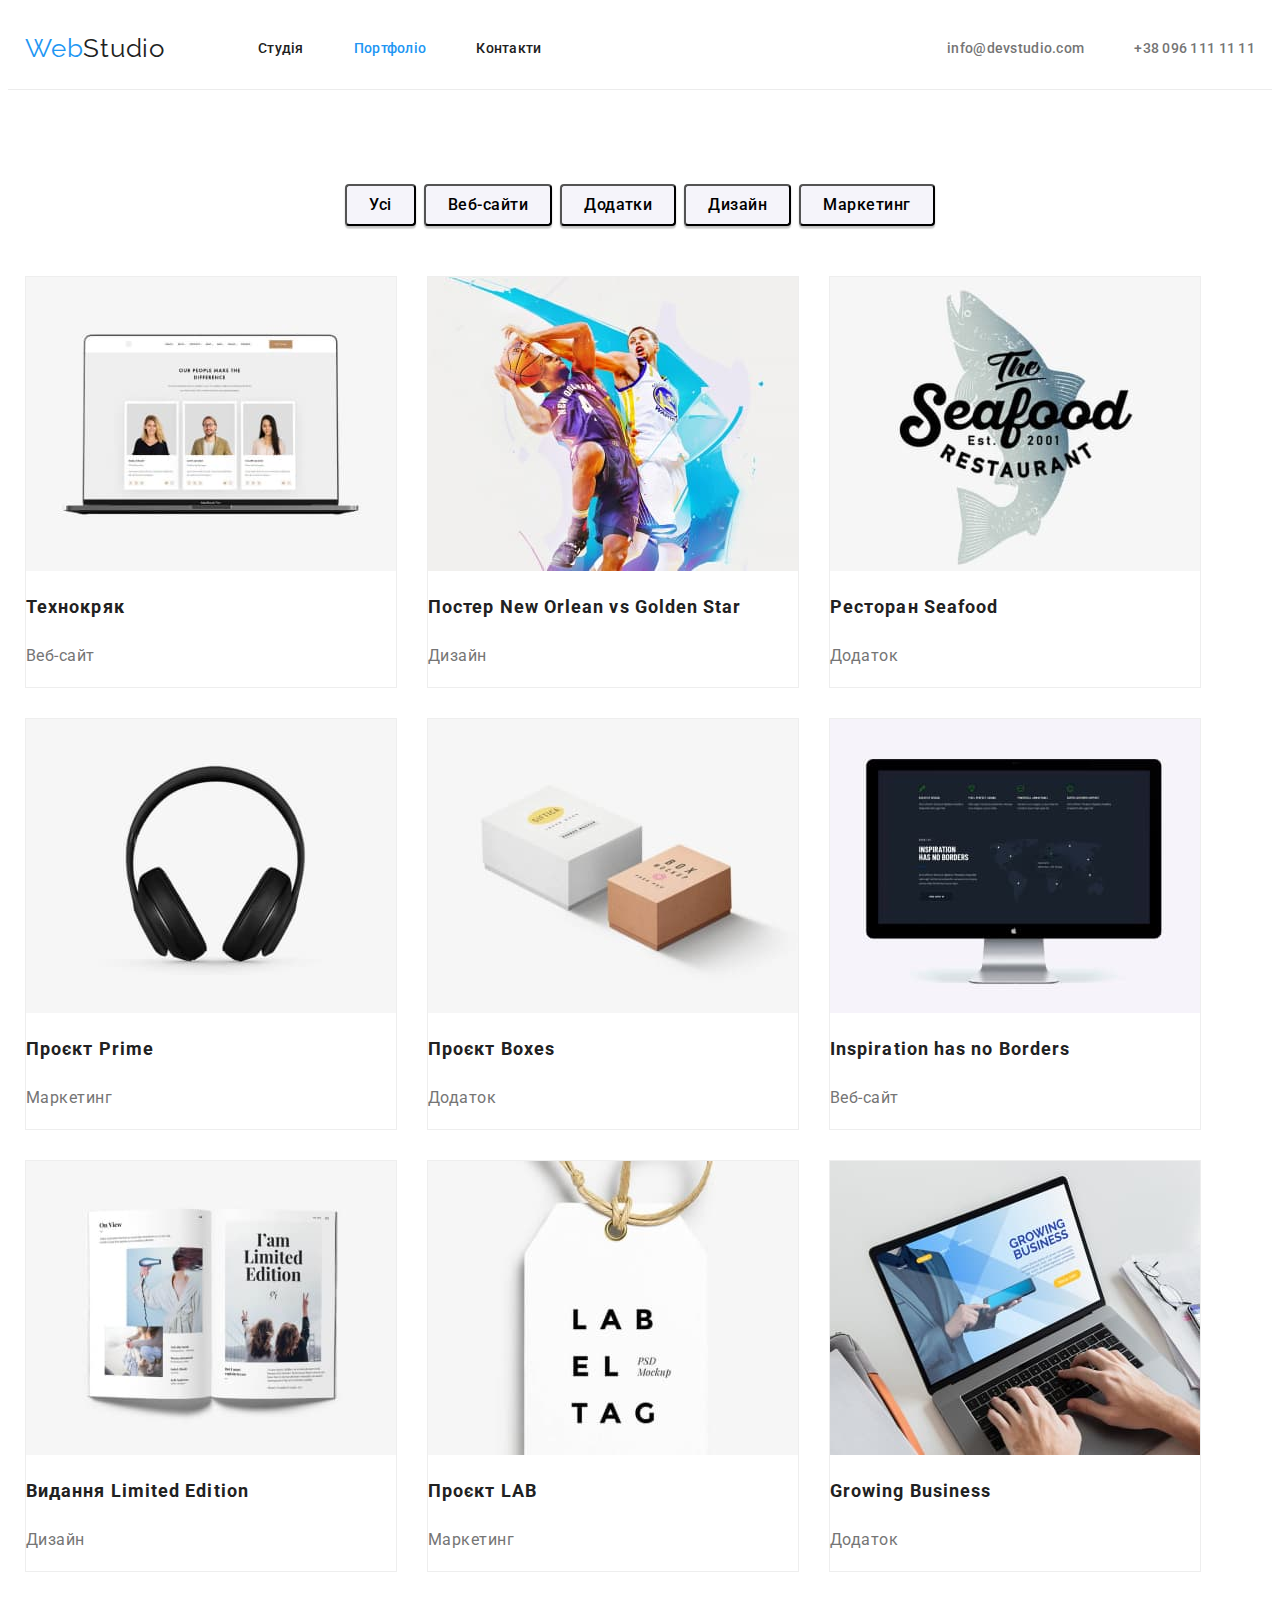
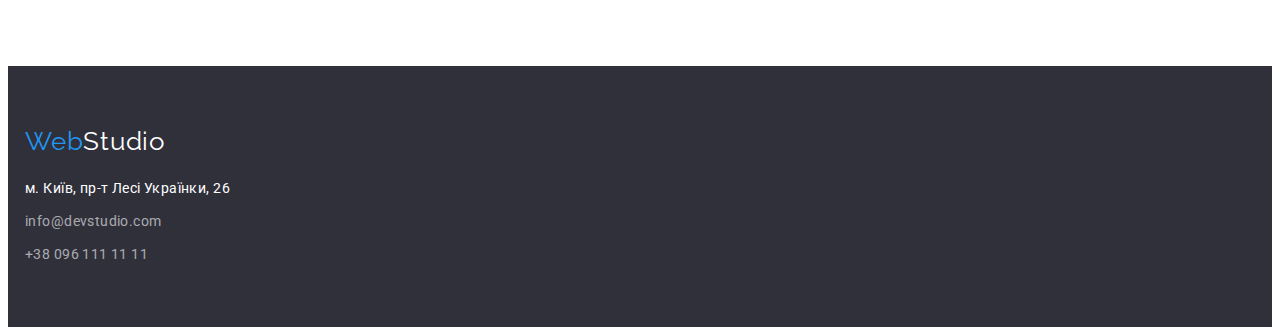
==== portfolio.html @ af470e8b "created hw" ====
<!DOCTYPE html>
<html lang="uk">
  <head>
    <meta charset="UTF-8" />
    <meta http-equiv="X-UA-Compatible" content="IE=edge" />
    <meta name="viewport" content="width=device-width, initial-scale=1.0" />
    <title>Портфоліо</title>
    <link
      rel="https://cdn.jsdelivr.net/npm/modern-normalize@1.1.0/modern-normalize.min.css"
      href=""
    />
    <link rel="stylesheet" href="./css/styles.css" />
    <link rel="preconnect" href="https://fonts.googleapis.com" />
    <link rel="preconnect" href="https://fonts.gstatic.com" crossorigin />
    <link
      href="https://fonts.googleapis.com/css2?family=Raleway:wght@700&family=Roboto:wght@500;700&display=swap"
      rel="stylesheet"
    />
  </head>
  <body>
    <header class="header">
      <nav class="main-nav container-header">
        <a href="" class="logo"><span class="logo-accent">Web</span>Studio</a>

        <ul class="list site-nav">
          <li><a href="./index.html" class="navigation">Студія</a></li>
          <li>
            <a href="./portfolio.html" class="navigation current">Портфоліо</a>
          </li>
          <li><a href="" class="navigation">Контакти</a></li>
        </ul>

        <ul class="list contacts-nav">
          <li>
            <a href="mailto:info@devstudio.com" class="contacts"
              >info@devstudio.com</a
            >
          </li>
          <li>
            <a href="tel:+380961111111" class="contacts">+38 096 111 11 11</a>
          </li>
        </ul>
      </nav>
    </header>
    <main>
      <section class="section container">
        <h1 class="visually-hidden">Портфоліо</h1>
        <ul class="list button-flex">
          <li><button type="button" class="secondary-button">Усі</button></li>
          <li>
            <button type="button" class="secondary-button">Веб-сайти</button>
          </li>
          <li>
            <button type="button" class="secondary-button">Додатки</button>
          </li>
          <li>
            <button type="button" class="secondary-button">Дизайн</button>
          </li>
          <li>
            <button type="button" class="secondary-button">Маркетинг</button>
          </li>
        </ul>
        <ul class="list flex-container">
          <li class="flex-element">
            <img src="./images/img7.jpg" alt="ноутбук" width="370" />
            <h2 class="list-title">Технокряк</h2>
            <p class="list-text">Веб-сайт</p>
          </li>
          <li class="flex-element">
            <img src="./images/img8.jpg" alt="баскетбол" width="370" />
            <h2 class="list-title">Постер New Orlean vs Golden Star</h2>
            <p class="list-text">Дизайн</p>
          </li>
          <li class="flex-element">
            <img src="./images/img9.jpg" alt="лого ресторану" width="370" />
            <h2 class="list-title">Ресторан Seafood</h2>
            <p class="list-text">Додаток</p>
          </li>
          <li class="flex-element">
            <img src="./images/img10.jpg" alt="навушники" width="370" />
            <h2 class="list-title">Проєкт Prime</h2>
            <p class="list-text">Маркетинг</p>
          </li>
          <li class="flex-element">
            <img src="./images/img11.jpg" alt="коробочки" width="370" />
            <h2 class="list-title">Проєкт Boxes</h2>
            <p class="list-text">Додаток</p>
          </li>
          <li class="flex-element">
            <img src="./images/img12.jpg" alt="аймак" width="370" />
            <h2 class="list-title">Inspiration has no Borders</h2>
            <p class="list-text">Веб-сайт</p>
          </li>
          <li class="flex-element">
            <img src="./images/img13.jpg" alt="журнал" width="370" />
            <h2 class="list-title">Видання Limited Edition</h2>
            <p class="list-text">Дизайн</p>
          </li>
          <li class="flex-element">
            <img src="./images/img14.jpg" alt="тег" width="370" />
            <h2 class="list-title">Проєкт LAB</h2>
            <p class="list-text">Маркетинг</p>
          </li>
          <li class="flex-element">
            <img
              src="./images/img15.jpg"
              alt="праця за ноутбуком"
              width="370"
            />
            <h2 class="list-title">Growing Business</h2>
            <p class="list-text">Додаток</p>
          </li>
        </ul>
      </section>
    </main>
    <footer class="footer">
      <div class="container-footer">
        <a href="" class="logo secondary"
          ><span class="logo-accent">Web</span>Studio</a
        >
        <address>
          <ul class="list">
            <li class="adress footer-adress-f">
              м. Київ, пр-т Лесі Українки, 26
            </li>
            <li class="footer-adress">
              <a href="mailto:info@devstudio.com" class="footer-contacts"
                >info@devstudio.com</a
              >
            </li>
            <li class="footer-adress">
              <a href="tel:+380961111111" class="footer-contacts"
                >+38 096 111 11 11</a
              >
            </li>
          </ul>
        </address>
      </div>
    </footer>
  </body>
</html>
---- css/styles.css ----
:root {
  --main-color: #212121;
  --bg-color: #f5f5f5;
  --accent-color: #2196f3;
  --secondary-color: #757575;
  --white-color: #ffffff;
}

body {
  font-family: Roboto, sans-serif;
  color: var(--main-color);
  font-size: 14px;
}

.container {
  width: 1230px;
  margin: auto;
  padding-left: 15px;
  padding-right: 15px;
  padding-bottom: 94px;
  padding-top: 94px;
}
.container-work {
  width: 1230px;
  margin: auto;
  padding-left: 15px;
  padding-right: 15px;
  padding-bottom: 94px;
}
.container-header {
  width: 1230px;
  padding-left: 15px;
  padding-right: 15px;
  padding-left: 15px;
  padding-right: 15px;
  margin: auto;
}
.list {
  list-style: none;
  margin: 0%;
}

.main-nav {
  display: flex;
  align-items: center;
  justify-items: start;
}

.header {
  background-color: var(--white-color);
  border-bottom: 1px solid #ececec;
}

.logo {
  font-family: "Raleway", sans-serif;
  font-size: 26px;
  line-height: 1.19;
  letter-spacing: 0.03em;
  color: var(--main-color);
  text-decoration: none;
}

.logo.secondary {
  display: block;
  color: var(--white-color);
  margin-bottom: 20px;
  margin-top: 0;
}

.logo-accent {
  color: var(--accent-color);
  padding-top: 24px;
  padding-bottom: 25px;
}
ul {
  margin: 0;
  padding: 0;
}

.site-nav {
  display: flex;
  margin-left: 93px;
}

.site-nav li:not(:last-child) {
  margin-right: 50px;
}

.contacts-nav {
  display: flex;
  margin-left: auto;
  padding-top: 32px;
  padding-bottom: 32px;
}

.contacts-nav li:not(:last-child) {
  margin-right: 50px;
}

.visually-hidden {
  position: absolute;
  width: 1px;
  height: 1px;
  margin: -1px;
  border: 0;
  padding: 0;
  white-space: nowrap;
  clip-path: inset(100%);
  clip: rect(0 0 0 0);
  overflow: hidden;
}

.navigation {
  font-weight: 500;
  line-height: 1.14;
  letter-spacing: 0.02em;
  text-decoration: none;

  color: var(--main-color);
}

.navigation.current {
  color: var(--accent-color);
}

.navigation:hover,
.navigation:focus {
  color: var(--accent-color);
}

.contacts {
  font-weight: 500;
  line-height: 1.14;
  letter-spacing: 0.02em;
  text-decoration: none;

  color: var(--secondary-color);
}

.contacts:hover,
.contacts:focus {
  color: var(--accent-color);
}
.hero {
  background-color: #2f303a;
}

.hero-title {
  font-weight: 900;
  font-size: 44px;
  line-height: 1.36;
  text-align: center;
  letter-spacing: 0.06em;
  text-transform: uppercase;
  color: var(--white-color);
  margin-bottom: 30px;
  margin-top: 0;
  margin-left: auto;
  margin-right: auto;
  width: 696px;
}

.button {
  display: block;
  font-family: inherit;
  font-weight: 700;
  font-size: 16px;
  line-height: 1.88;
  padding: 10px 32px;
  letter-spacing: 0.06em;
  cursor: pointer;
  margin: auto;

  color: var(--white-color);
  background-color: var(--accent-color);
  box-shadow: 0px 4px 4px rgba(0, 0, 0, 0.15);
  border-radius: 4px;
}

.button:hover {
  background: #188ce8;
}
.secondary-button {
  font-style: normal;
  font-weight: 500;
  font-size: 16px;
  line-height: 1.63;
  letter-spacing: 0.03em;
  font-family: inherit;
  cursor: pointer;
  box-shadow: 0px 3px 1px rgba(0, 0, 0, 0.1), 0px 1px 2px rgba(0, 0, 0, 0.08),
    0px 2px 2px rgba(0, 0, 0, 0.12);
  border-radius: 4px;
  padding: 6px 22px;

  background-color: #f5f4fa;
}

.button-flex {
  display: flex;
  justify-content: center;
  margin-bottom: 50px;
}

.button-flex li:not(:last-child) {
  margin-right: 8px;
}

.secondary-button:hover,
.secondary-button:focus {
  color: var(--white-color);
  background-color: var(--accent-color);
}

.advantage-flex {
  display: flex;
  justify-content: space-evenly;
}

.advantage-flex li:not(:last-child) {
  margin-right: 30px;
}

.advantage-title {
  font-weight: 700;
  font-size: 14px;
  line-height: 1.14;
  letter-spacing: 0.03em;
  text-transform: uppercase;
  margin-top: 0;
  margin-bottom: 10px;
}

.advantage-text {
  font-weight: 400;
  line-height: 1.71;
  letter-spacing: 0.03em;
  margin: 0;

  color: var(--secondary-color);
}

.advantage,
.work {
  background-color: var(--white-color);
}

.work-flex {
  display: flex;
}

.work-flex li:not(:last-child) {
  margin-right: 30px;
}

.team-group {
  background-color: #f5f4fa;
}

.team {
  background: #ffffff;
  box-shadow: 0px 1px 3px rgba(0, 0, 0, 0.12), 0px 1px 1px rgba(0, 0, 0, 0.14),
    0px 2px 1px rgba(0, 0, 0, 0.2);
  border-radius: 0px 0px 4px 4px;
}

.team-flex {
  display: flex;
}

.team-flex li:not(:last-child) {
  margin-right: 30px;
}

.team-flex li {
}

.work-title,
.team-title {
  font-weight: 700;
  font-size: 36px;
  line-height: 1.7;
  text-align: center;
  letter-spacing: 0.03em;
  margin-top: 0;
  margin-bottom: 50px;
}

.team-member {
  font-weight: 500;
  font-size: 16px;
  line-height: 1.19;
  letter-spacing: 0.03em;
  margin-top: 30px;
  margin-bottom: 10px;
  text-align: center;
}

.team-profession {
  font-weight: 400;
  font-size: 16px;
  line-height: 1.19;
  letter-spacing: 0.03em;
  margin-top: 0;
  margin-bottom: 30px;
  text-align: center;

  color: var(--secondary-color);
}

.flex-container {
  display: flex;
  flex-wrap: wrap;
  margin-left: auto;
  margin-right: auto;
}

.flex-element {
  width: 370px;
  background: #ffffff;
  border: 1px solid #eeeeee;
  margin-bottom: 30px;
}

.flex-element:not(:nth-child(3n)) {
  margin-right: 30px;
}

.flex-element:nth-last-child(-n + 3) {
  margin-bottom: 0;
}

.list-title {
  font-weight: 700;
  font-size: 18px;
  line-height: 2;
  letter-spacing: 0.06em;
}

.list-text {
  font-size: 16px;
  line-height: 1.88;
  letter-spacing: 0.03em;

  color: var(--secondary-color);
}

.container-footer {
  padding-top: 60px;
  padding-bottom: 60px;
  padding-left: 15px;
  padding-right: 15px;
  width: 1230px;
  margin: auto;
}

.footer {
  background-color: #2f303a;
}

.footer-adress-f {
  margin-bottom: 9px;
  display: block;
}

.footer-adress:not(:last-child) {
  margin-bottom: 9px;
  display: block;
}

.adress {
  font-style: normal;
  line-height: 1.71;
  letter-spacing: 0.03em;

  color: var(--white-color);
}

.footer-contacts {
  font-style: normal;
  line-height: 1.71;
  letter-spacing: 0.03em;
  text-decoration: none;

  color: rgba(255, 255, 255, 0.6);
}

.footer-contacts:hover,
.footer-contacts:focus {
  color: var(--accent-color);
}
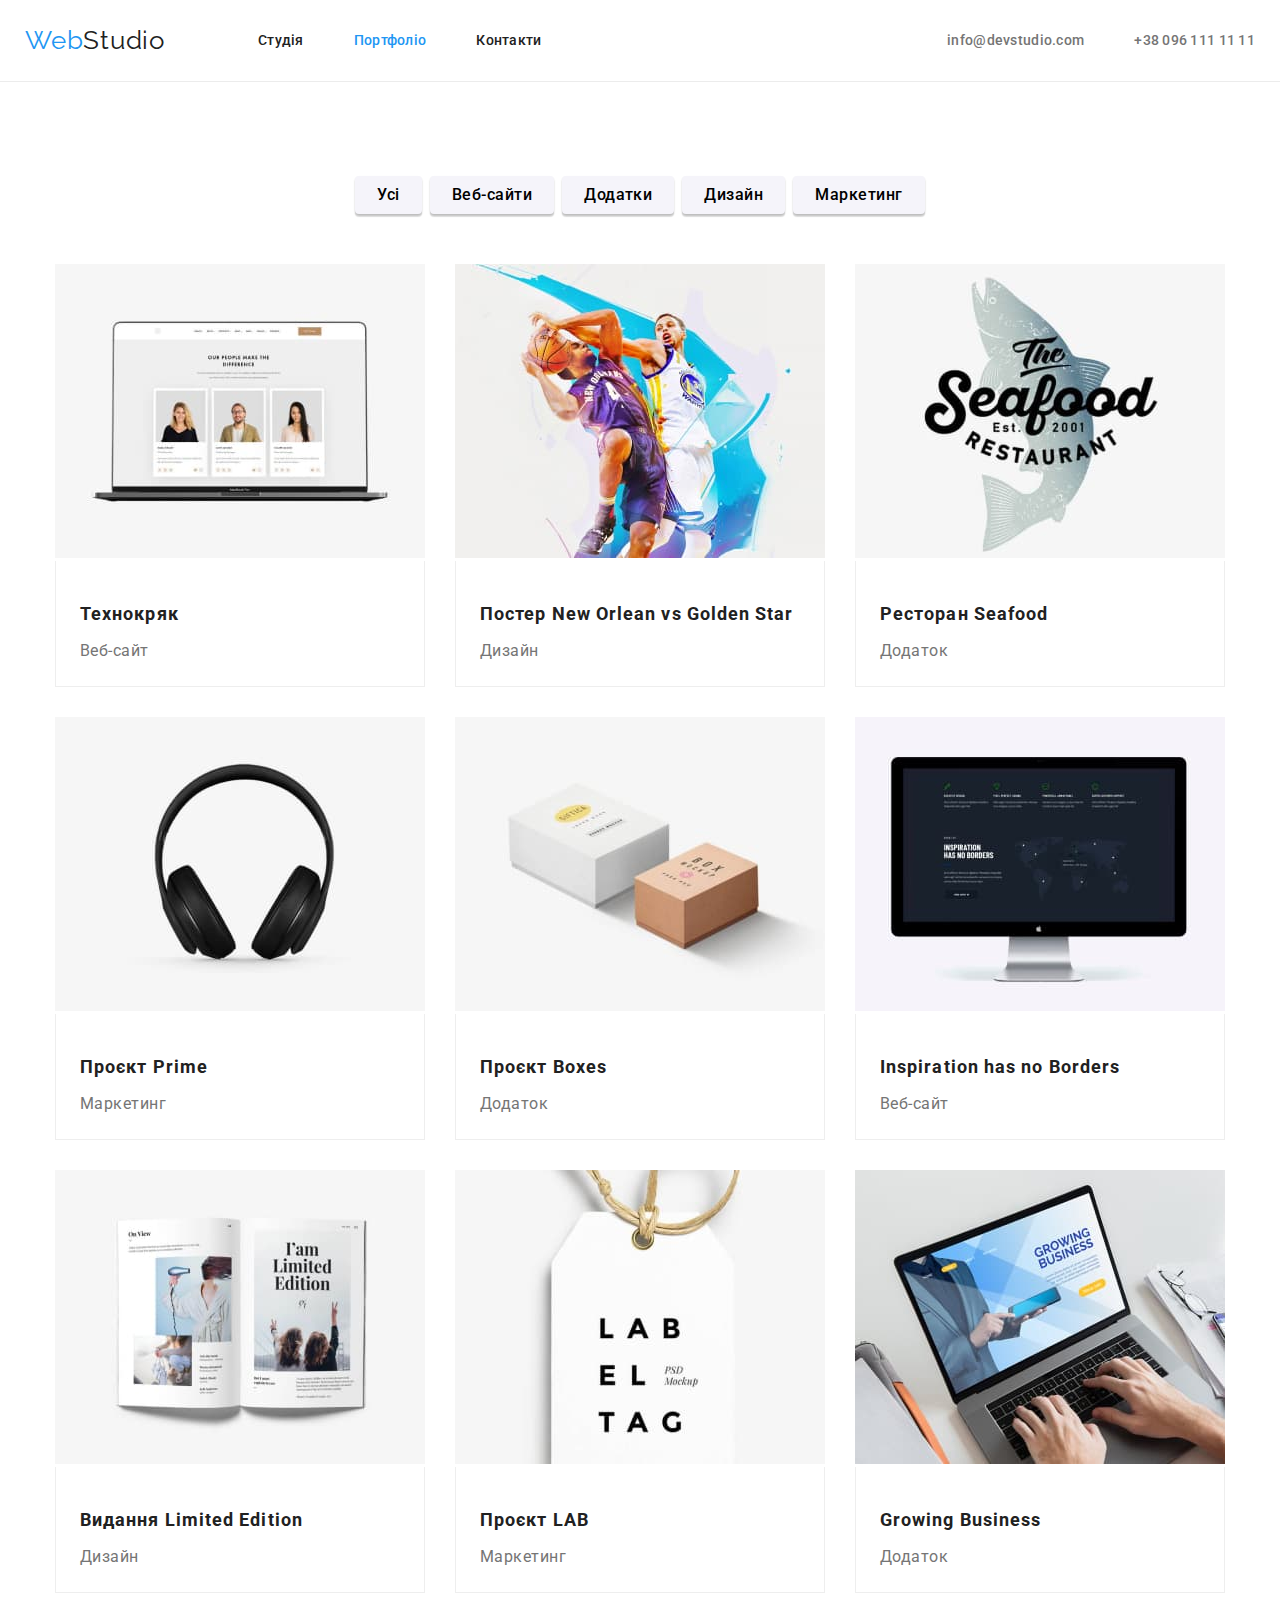
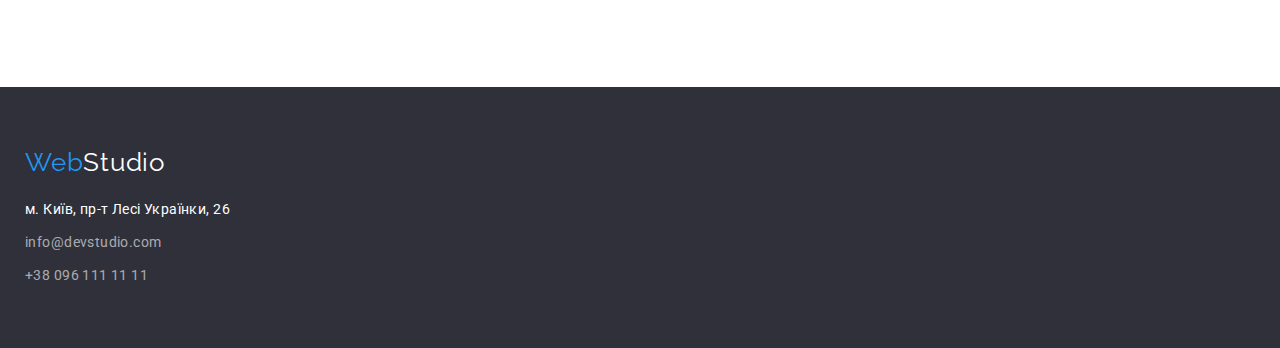
==== commit 7d7f443d: "fixed (again)" ====
--- a/portfolio.html
+++ b/portfolio.html
@@ -43,74 +43,94 @@
       </nav>
     </header>
     <main>
-      <section class="section container">
+      <section class="section">
         <h1 class="visually-hidden">Портфоліо</h1>
-        <ul class="list button-flex">
-          <li><button type="button" class="secondary-button">Усі</button></li>
-          <li>
-            <button type="button" class="secondary-button">Веб-сайти</button>
-          </li>
-          <li>
-            <button type="button" class="secondary-button">Додатки</button>
-          </li>
-          <li>
-            <button type="button" class="secondary-button">Дизайн</button>
-          </li>
-          <li>
-            <button type="button" class="secondary-button">Маркетинг</button>
-          </li>
-        </ul>
-        <ul class="list flex-container">
-          <li class="flex-element">
-            <img src="./images/img7.jpg" alt="ноутбук" width="370" />
-            <h2 class="list-title">Технокряк</h2>
-            <p class="list-text">Веб-сайт</p>
-          </li>
-          <li class="flex-element">
-            <img src="./images/img8.jpg" alt="баскетбол" width="370" />
-            <h2 class="list-title">Постер New Orlean vs Golden Star</h2>
-            <p class="list-text">Дизайн</p>
-          </li>
-          <li class="flex-element">
-            <img src="./images/img9.jpg" alt="лого ресторану" width="370" />
-            <h2 class="list-title">Ресторан Seafood</h2>
-            <p class="list-text">Додаток</p>
-          </li>
-          <li class="flex-element">
-            <img src="./images/img10.jpg" alt="навушники" width="370" />
-            <h2 class="list-title">Проєкт Prime</h2>
-            <p class="list-text">Маркетинг</p>
-          </li>
-          <li class="flex-element">
-            <img src="./images/img11.jpg" alt="коробочки" width="370" />
-            <h2 class="list-title">Проєкт Boxes</h2>
-            <p class="list-text">Додаток</p>
-          </li>
-          <li class="flex-element">
-            <img src="./images/img12.jpg" alt="аймак" width="370" />
-            <h2 class="list-title">Inspiration has no Borders</h2>
-            <p class="list-text">Веб-сайт</p>
-          </li>
-          <li class="flex-element">
-            <img src="./images/img13.jpg" alt="журнал" width="370" />
-            <h2 class="list-title">Видання Limited Edition</h2>
-            <p class="list-text">Дизайн</p>
-          </li>
-          <li class="flex-element">
-            <img src="./images/img14.jpg" alt="тег" width="370" />
-            <h2 class="list-title">Проєкт LAB</h2>
-            <p class="list-text">Маркетинг</p>
-          </li>
-          <li class="flex-element">
-            <img
-              src="./images/img15.jpg"
-              alt="праця за ноутбуком"
-              width="370"
-            />
-            <h2 class="list-title">Growing Business</h2>
-            <p class="list-text">Додаток</p>
-          </li>
-        </ul>
+        <div class="container">
+          <ul class="list button-flex">
+            <li><button type="button" class="secondary-button">Усі</button></li>
+            <li>
+              <button type="button" class="secondary-button">Веб-сайти</button>
+            </li>
+            <li>
+              <button type="button" class="secondary-button">Додатки</button>
+            </li>
+            <li>
+              <button type="button" class="secondary-button">Дизайн</button>
+            </li>
+            <li>
+              <button type="button" class="secondary-button">Маркетинг</button>
+            </li>
+          </ul>
+          <ul class="list flex-container">
+            <li class="flex-element">
+              <img src="./images/img7.jpg" alt="ноутбук" width="370" />
+              <div class="list-div">
+                <h2 class="list-title">Технокряк</h2>
+                <p class="list-text">Веб-сайт</p>
+              </div>
+            </li>
+            <li class="flex-element">
+              <img src="./images/img8.jpg" alt="баскетбол" width="370" />
+              <div class="list-div">
+                <h2 class="list-title">Постер New Orlean vs Golden Star</h2>
+                <p class="list-text">Дизайн</p>
+              </div>
+            </li>
+            <li class="flex-element">
+              <img src="./images/img9.jpg" alt="лого ресторану" width="370" />
+              <div class="list-div">
+                <h2 class="list-title">Ресторан Seafood</h2>
+                <p class="list-text">Додаток</p>
+              </div>
+            </li>
+            <li class="flex-element">
+              <img src="./images/img10.jpg" alt="навушники" width="370" />
+              <div class="list-div">
+                <h2 class="list-title">Проєкт Prime</h2>
+                <p class="list-text">Маркетинг</p>
+              </div>
+            </li>
+            <li class="flex-element">
+              <img src="./images/img11.jpg" alt="коробочки" width="370" />
+              <div class="list-div">
+                <h2 class="list-title">Проєкт Boxes</h2>
+                <p class="list-text">Додаток</p>
+              </div>
+            </li>
+            <li class="flex-element">
+              <img src="./images/img12.jpg" alt="аймак" width="370" />
+              <div class="list-div">
+                <h2 class="list-title">Inspiration has no Borders</h2>
+                <p class="list-text">Веб-сайт</p>
+              </div>
+            </li>
+            <li class="flex-element">
+              <img src="./images/img13.jpg" alt="журнал" width="370" />
+              <div class="list-div">
+                <h2 class="list-title">Видання Limited Edition</h2>
+                <p class="list-text">Дизайн</p>
+              </div>
+            </li>
+            <li class="flex-element">
+              <img src="./images/img14.jpg" alt="тег" width="370" />
+              <div class="list-div">
+                <h2 class="list-title">Проєкт LAB</h2>
+                <p class="list-text">Маркетинг</p>
+              </div>
+            </li>
+            <li class="flex-element">
+              <img
+                src="./images/img15.jpg"
+                alt="праця за ноутбуком"
+                width="370"
+              />
+              <div class="list-div">
+                <h2 class="list-title">Growing Business</h2>
+                <p class="list-text">Додаток</p>
+              </div>
+            </li>
+          </ul>
+        </div>
       </section>
     </main>
     <footer class="footer">
--- a/css/styles.css
+++ b/css/styles.css
@@ -10,15 +10,20 @@
   font-family: Roboto, sans-serif;
   color: var(--main-color);
   font-size: 14px;
+  margin: 0;
+}
+
+.section {
+  padding-bottom: 94px;
+  padding-top: 94px;
 }
 
 .container {
-  width: 1230px;
+  box-sizing: border-box;
+  width: 1200px;
   margin: auto;
   padding-left: 15px;
   padding-right: 15px;
-  padding-bottom: 94px;
-  padding-top: 94px;
 }
 .container-work {
   width: 1230px;
@@ -115,6 +120,7 @@
   line-height: 1.14;
   letter-spacing: 0.02em;
   text-decoration: none;
+  padding: 32px 0;
 
   color: var(--main-color);
 }
@@ -133,6 +139,7 @@
   line-height: 1.14;
   letter-spacing: 0.02em;
   text-decoration: none;
+  padding: 32px 0;
 
   color: var(--secondary-color);
 }
@@ -143,6 +150,7 @@
 }
 .hero {
   background-color: #2f303a;
+  padding: 200px 0;
 }
 
 .hero-title {
@@ -170,6 +178,7 @@
   letter-spacing: 0.06em;
   cursor: pointer;
   margin: auto;
+  border: 0;
 
   color: var(--white-color);
   background-color: var(--accent-color);
@@ -188,6 +197,7 @@
   letter-spacing: 0.03em;
   font-family: inherit;
   cursor: pointer;
+  border: 0;
   box-shadow: 0px 3px 1px rgba(0, 0, 0, 0.1), 0px 1px 2px rgba(0, 0, 0, 0.08),
     0px 2px 2px rgba(0, 0, 0, 0.12);
   border-radius: 4px;
@@ -286,12 +296,15 @@
   margin-bottom: 50px;
 }
 
+.team-div {
+  padding: 30px;
+}
+
 .team-member {
   font-weight: 500;
   font-size: 16px;
   line-height: 1.19;
   letter-spacing: 0.03em;
-  margin-top: 30px;
   margin-bottom: 10px;
   text-align: center;
 }
@@ -301,8 +314,6 @@
   font-size: 16px;
   line-height: 1.19;
   letter-spacing: 0.03em;
-  margin-top: 0;
-  margin-bottom: 30px;
   text-align: center;
 
   color: var(--secondary-color);
@@ -311,14 +322,12 @@
 .flex-container {
   display: flex;
   flex-wrap: wrap;
-  margin-left: auto;
   margin-right: auto;
 }
 
 .flex-element {
   width: 370px;
   background: #ffffff;
-  border: 1px solid #eeeeee;
   margin-bottom: 30px;
 }
 
@@ -335,19 +344,27 @@
   font-size: 18px;
   line-height: 2;
   letter-spacing: 0.06em;
+  margin-bottom: 4px;
+}
+
+.list-div {
+  padding: 20px 24px;
+  border-bottom: 1px solid #eeeeee;
+  border-right: 1px solid #eeeeee;
+  border-left: 1px solid #eeeeee;
+  border-top: 0;
 }
 
 .list-text {
   font-size: 16px;
   line-height: 1.88;
   letter-spacing: 0.03em;
+  margin: 0;
 
   color: var(--secondary-color);
 }
 
 .container-footer {
-  padding-top: 60px;
-  padding-bottom: 60px;
   padding-left: 15px;
   padding-right: 15px;
   width: 1230px;
@@ -356,6 +373,8 @@
 
 .footer {
   background-color: #2f303a;
+  padding-top: 60px;
+  padding-bottom: 60px;
 }
 
 .footer-adress-f {
